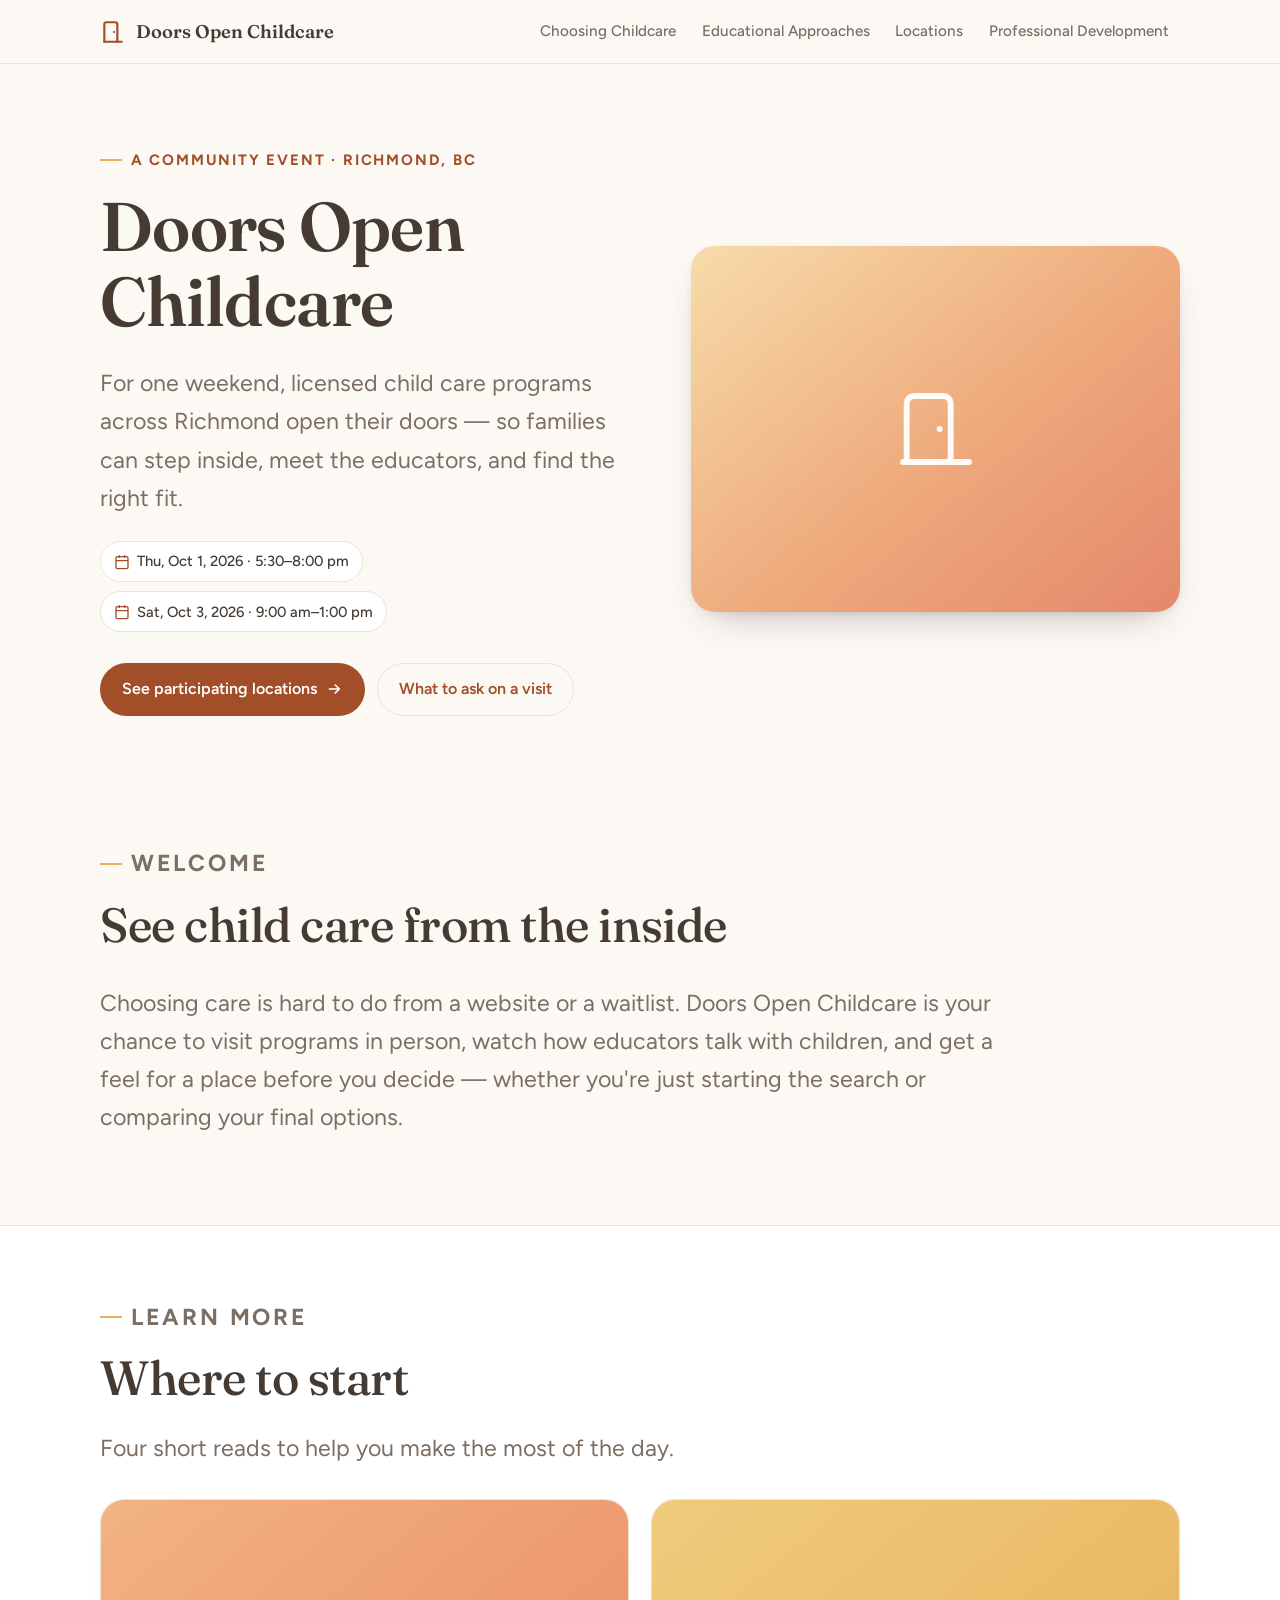
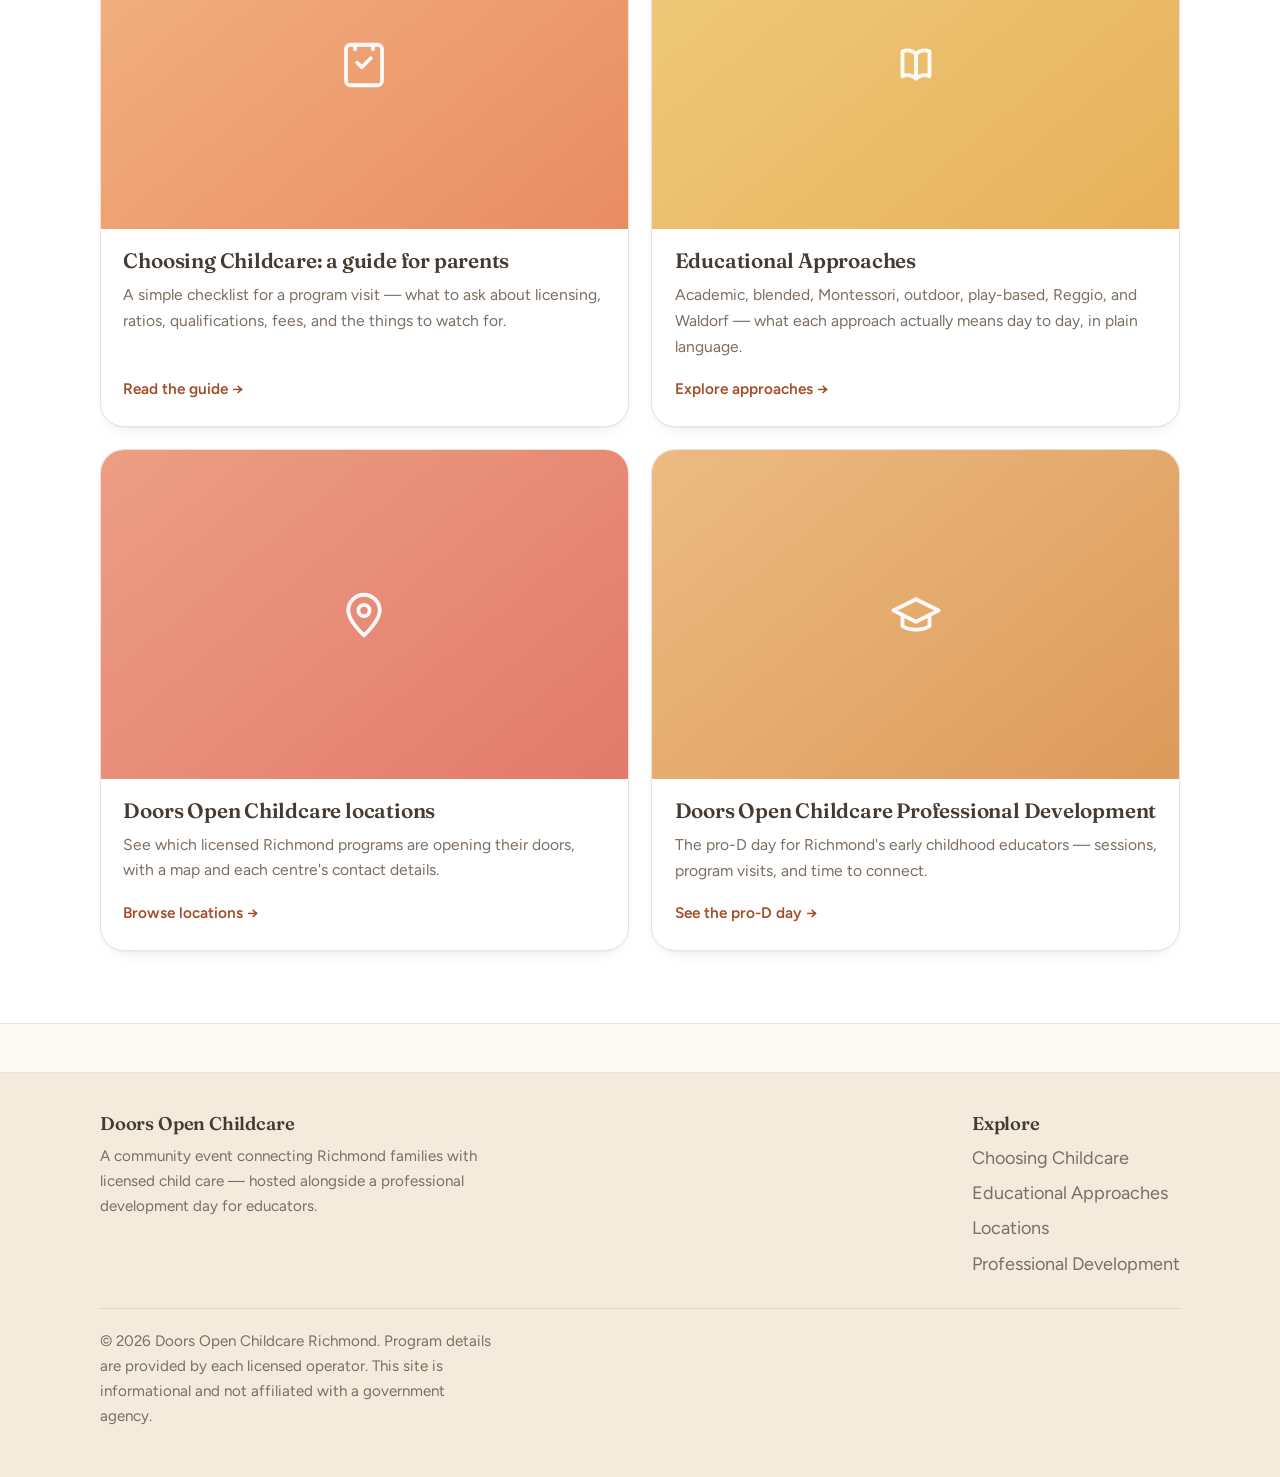
==== open-doors-site/index.html @ 50a6bbac "Add files via upload" ====
<!DOCTYPE html>
<html lang="en">
<head>
<meta charset="UTF-8">
<meta name="viewport" content="width=device-width, initial-scale=1">
<title>Doors Open Childcare — Richmond</title>
<meta name="description" content="Doors Open Childcare is a community event where licensed Richmond child care programs welcome families in — with a professional development day for early childhood educators.">
<meta name="theme-color" content="#DD8560">
<link rel="preconnect" href="https://fonts.googleapis.com">
<link rel="preconnect" href="https://fonts.gstatic.com" crossorigin>
<link href="https://fonts.googleapis.com/css2?family=Fraunces:opsz,wght@9..144,400;9..144,500;9..144,600&family=Figtree:wght@400;500;600;700&display=swap" rel="stylesheet">
<link rel="stylesheet" href="styles.css">
</head>
<body>
<a class="skip" href="#main">Skip to content</a>

<header class="site-header">
  <div class="wrap nav">
    <a class="brand" href="index.html">
      <svg viewBox="0 0 24 24" fill="none" stroke="currentColor" stroke-width="2" stroke-linecap="round" stroke-linejoin="round" aria-hidden="true"><path d="M4 21V5a2 2 0 0 1 2-2h8a2 2 0 0 1 2 2v16"/><path d="M4 21h16"/><path d="M13 12h.01"/></svg>
      Doors Open Childcare
    </a>
    <button class="nav-toggle" aria-label="Menu" aria-expanded="false" aria-controls="nav-links">
      <svg width="22" height="22" viewBox="0 0 24 24" fill="none" stroke="currentColor" stroke-width="2" stroke-linecap="round"><path d="M4 6h16M4 12h16M4 18h16"/></svg>
    </button>
    <ul class="nav-links" id="nav-links">
      <li><a href="what-to-ask.html">Choosing Childcare</a></li>
      <li><a href="educational-approaches.html">Educational Approaches</a></li>
      <li><a href="locations.html">Locations</a></li>
      <li><a href="event.html">Professional Development</a></li>
    </ul>
  </div>
</header>

<main id="main">
  <section class="hero">
    <div class="wrap hero-grid">
      <div class="hero-copy">
        <p class="eyebrow">A community event · Richmond, BC</p>
        <h1>Doors Open Childcare</h1>
        <p class="lede">For one weekend, licensed child care programs across Richmond open their doors — so families can step inside, meet the educators, and find the right fit.</p>
        <div class="hero-meta">
          <span class="chip"><svg viewBox="0 0 24 24" fill="none" stroke="currentColor" stroke-width="2"><rect x="3" y="4" width="18" height="18" rx="2"/><path d="M16 2v4M8 2v4M3 10h18"/></svg> Thu, Oct 1, 2026 · 5:30–8:00 pm</span>
          <span class="chip"><svg viewBox="0 0 24 24" fill="none" stroke="currentColor" stroke-width="2"><rect x="3" y="4" width="18" height="18" rx="2"/><path d="M16 2v4M8 2v4M3 10h18"/></svg> Sat, Oct 3, 2026 · 9:00 am–1:00 pm</span>
        </div>
        <div class="cta-row">
          <a class="btn btn-primary" href="locations.html">See participating locations
            <svg width="18" height="18" viewBox="0 0 24 24" fill="none" stroke="currentColor" stroke-width="2.2"><path d="M5 12h14M13 6l6 6-6 6"/></svg>
          </a>
          <a class="btn btn-ghost" href="what-to-ask.html">What to ask on a visit</a>
        </div>
      </div>

      <!-- HERO IMAGE — to use a real photo, replace this whole <div class="hero-photo">…</div>
           with:  <div class="hero-photo"><img src="images/hero.jpg" alt="Children and educators at a Richmond childcare"></div>
           (make an "images" folder next to this file and put hero.jpg in it) -->
      <div class="hero-photo">
        <div class="ph ph--hero" aria-hidden="true">
          <svg viewBox="0 0 24 24" fill="none" stroke="currentColor" stroke-width="1.6" stroke-linecap="round" stroke-linejoin="round"><path d="M4 21V5a2 2 0 0 1 2-2h8a2 2 0 0 1 2 2v16"/><path d="M3 21h18"/><path d="M13 12h.02"/></svg>
        </div>
      </div>
    </div>
  </section>

  <section class="section">
    <div class="wrap">
      <div class="section-head">
        <p class="eyebrow">Welcome</p>
        <h2>See child care from the inside</h2>
      </div>
      <p class="lead-in">Choosing care is hard to do from a website or a waitlist. Doors Open Childcare is your chance to visit programs in person, watch how educators talk with children, and get a feel for a place before you decide — whether you're just starting the search or comparing your final options.</p>
    </div>
  </section>

  <section class="section section--tint">
    <div class="wrap">
      <div class="section-head">
        <p class="eyebrow">Learn more</p>
        <h2>Where to start</h2>
        <p>Four short reads to help you make the most of the day.</p>
      </div>

      <div class="learn-grid">

        <!-- To use a real photo: replace the <div class="learn-media">…</div> with
             <div class="learn-media"><img src="images/parents.jpg" alt=""></div> -->
        <a class="learn-card" href="what-to-ask.html">
          <div class="learn-media">
            <div class="ph ph--parents" aria-hidden="true">
              <svg viewBox="0 0 24 24" fill="none" stroke="currentColor" stroke-width="1.7" stroke-linecap="round" stroke-linejoin="round"><path d="M9 11l2 2 4-4"/><rect x="4" y="3" width="16" height="18" rx="2"/><path d="M8 3v2M16 3v2"/></svg>
            </div>
          </div>
          <div class="learn-body">
            <h3>Choosing Childcare: a guide for parents</h3>
            <p>A simple checklist for a program visit — what to ask about licensing, ratios, qualifications, fees, and the things to watch for.</p>
            <span class="go">Read the guide →</span>
          </div>
        </a>

        <a class="learn-card" href="educational-approaches.html">
          <div class="learn-media">
            <div class="ph ph--phil" aria-hidden="true">
              <svg viewBox="0 0 24 24" fill="none" stroke="currentColor" stroke-width="1.7" stroke-linecap="round" stroke-linejoin="round"><path d="M12 7c-1.5-1.5-4-2-6-1v11c2-1 4.5-.5 6 1 1.5-1.5 4-2 6-1V6c-2-1-4.5-.5-6 1Z"/><path d="M12 7v11"/></svg>
            </div>
          </div>
          <div class="learn-body">
            <h3>Educational Approaches</h3>
            <p>Academic, blended, Montessori, outdoor, play-based, Reggio, and Waldorf — what each approach actually means day to day, in plain language.</p>
            <span class="go">Explore approaches →</span>
          </div>
        </a>

        <a class="learn-card" href="locations.html">
          <div class="learn-media">
            <div class="ph ph--loc" aria-hidden="true">
              <svg viewBox="0 0 24 24" fill="none" stroke="currentColor" stroke-width="1.7" stroke-linecap="round" stroke-linejoin="round"><path d="M12 21s7-6.3 7-11a7 7 0 1 0-14 0c0 4.7 7 11 7 11Z"/><circle cx="12" cy="10" r="2.5"/></svg>
            </div>
          </div>
          <div class="learn-body">
            <h3>Doors Open Childcare locations</h3>
            <p>See which licensed Richmond programs are opening their doors, with a map and each centre's contact details.</p>
            <span class="go">Browse locations →</span>
          </div>
        </a>

        <a class="learn-card" href="event.html">
          <div class="learn-media">
            <div class="ph ph--prod" aria-hidden="true">
              <svg viewBox="0 0 24 24" fill="none" stroke="currentColor" stroke-width="1.7" stroke-linecap="round" stroke-linejoin="round"><path d="M22 10 12 5 2 10l10 5 10-5Z"/><path d="M6 12v5c3 2 9 2 12 0v-5"/></svg>
            </div>
          </div>
          <div class="learn-body">
            <h3>Doors Open Childcare Professional Development</h3>
            <p>The pro-D day for Richmond's early childhood educators — sessions, program visits, and time to connect.</p>
            <span class="go">See the pro-D day →</span>
          </div>
        </a>

      </div>
    </div>
  </section>
</main>

<footer class="site-footer">
  <div class="wrap foot-grid">
    <div>
      <h3>Doors Open Childcare</h3>
      <p>A community event connecting Richmond families with licensed child care — hosted alongside a professional development day for educators.</p>
    </div>
    <div>
      <h3>Explore</h3>
      <ul class="foot-links">
        <li><a href="what-to-ask.html">Choosing Childcare</a></li>
        <li><a href="educational-approaches.html">Educational Approaches</a></li>
        <li><a href="locations.html">Locations</a></li>
        <li><a href="event.html">Professional Development</a></li>
      </ul>
    </div>
  </div>
  <div class="wrap foot-note">
    <p>© <span id="yr"></span> Doors Open Childcare Richmond. Program details are provided by each licensed operator. This site is informational and not affiliated with a government agency.</p>
  </div>
</footer>

<script src="site.js"></script>
<script>document.getElementById('yr').textContent = new Date().getFullYear();</script>
</body>
</html>
---- open-doors-site/styles.css ----
/* ============================================================
   Doors Open Childcare — Richmond
   Shared stylesheet · light, airy, warm & welcoming
   Type: Fraunces (display) + Figtree (body)
   ============================================================ */

:root {
  /* Colour */
  --paper:      #FCF8F3;   /* warm ivory background */
  --paper-2:    #FFFFFF;   /* cards / raised surfaces */
  --ink:        #453B33;   /* warm soft-brown text */
  --ink-soft:   #7C6E62;   /* warm taupe secondary */
  --coral:      #DD8560;   /* soft coral — decorative accents */
  --coral-deep: #A24E29;   /* accessible terracotta — text, buttons */
  --coral-hover:#8C4322;   /* button hover */
  --honey:      #E7B15C;   /* warm honey secondary */
  --honey-2:    #F8E6C4;   /* soft honey fill */
  --rose:       #E27A6B;   /* rosy pop */
  --sand:       #F3E6D8;   /* soft warm fill */
  --line:       #EDE3D6;   /* warm hairlines */

  /* Type */
  --display:  "Fraunces", Georgia, "Times New Roman", serif;
  --body:     "Figtree", system-ui, -apple-system, Segoe UI, Roboto, sans-serif;

  --step--1: clamp(0.83rem, 0.79rem + 0.2vw, 0.94rem);
  --step-0:  clamp(1rem, 0.95rem + 0.25vw, 1.13rem);
  --step-1:  clamp(1.2rem, 1.1rem + 0.5vw, 1.45rem);
  --step-2:  clamp(1.55rem, 1.35rem + 1vw, 2.05rem);
  --step-3:  clamp(2rem, 1.6rem + 2vw, 3rem);
  --step-4:  clamp(2.5rem, 1.9rem + 3.2vw, 4.3rem);

  --maxw: 1080px;
  --radius: 16px;
  --radius-lg: 24px;
  --shadow-soft: 0 1px 2px rgba(69,59,51,.05), 0 8px 20px -16px rgba(69,59,51,.35);
  --shadow: 0 2px 6px rgba(69,59,51,.06), 0 18px 40px -22px rgba(69,59,51,.45);
}

* { box-sizing: border-box; }
html { scroll-behavior: smooth; }

body {
  margin: 0;
  background: var(--paper);
  color: var(--ink);
  font-family: var(--body);
  font-size: var(--step-0);
  line-height: 1.65;
  -webkit-font-smoothing: antialiased;
  text-rendering: optimizeLegibility;
}

h1, h2, h3 {
  font-family: var(--display);
  font-weight: 500;
  line-height: 1.1;
  letter-spacing: -0.01em;
  margin: 0 0 .5em;
  color: var(--ink);
}
h1 { font-size: var(--step-4); font-weight: 600; }
h2 { font-size: var(--step-3); }
h3 { font-size: var(--step-1); font-weight: 600; }

p { margin: 0 0 1rem; max-width: 66ch; }

a { color: var(--coral-deep); text-decoration-thickness: 1.5px; text-underline-offset: 3px; }
a:hover { color: var(--coral-hover); }

.wrap { width: min(100% - 2.5rem, var(--maxw)); margin-inline: auto; }

.eyebrow {
  font-family: var(--body); font-weight: 700;
  font-size: var(--step--1); letter-spacing: .12em; text-transform: uppercase;
  color: var(--coral-deep);
  display: inline-flex; align-items: center; gap: .55rem; margin: 0 0 1rem;
}
.eyebrow::before { content: ""; width: 22px; height: 2px; background: var(--honey); display: inline-block; }

/* Skip link + focus */
.skip { position: absolute; left: -999px; top: 0; background: var(--ink); color: #fff; padding: .6rem 1rem; border-radius: 0 0 10px 0; z-index: 100; }
.skip:focus { left: 0; }
:focus-visible { outline: 3px solid var(--honey); outline-offset: 2px; border-radius: 4px; }

/* Header / nav */
.site-header {
  position: sticky; top: 0; z-index: 50;
  background: color-mix(in srgb, var(--paper) 90%, transparent);
  backdrop-filter: blur(8px);
  border-bottom: 1px solid var(--line);
}
.nav { display: flex; align-items: center; justify-content: space-between; gap: 1rem; padding: .7rem 0; }
.brand { display: inline-flex; align-items: center; gap: .6rem; font-family: var(--display); font-weight: 600; font-size: 1.15rem; color: var(--ink); text-decoration: none; }
.brand svg { width: 26px; height: 26px; flex: none; color: var(--coral-deep); }
.nav-links { display: flex; align-items: center; gap: .2rem; list-style: none; margin: 0; padding: 0; }
.nav-links a { display: inline-block; padding: .5rem .7rem; border-radius: 10px; color: var(--ink-soft); text-decoration: none; font-weight: 500; font-size: .95rem; }
.nav-links a:hover { background: var(--sand); color: var(--ink); }
.nav-links a[aria-current="page"] { color: var(--coral-deep); background: var(--sand); }

.nav-toggle { display: none; border: 1px solid var(--line); background: var(--paper-2); border-radius: 10px; padding: .5rem .6rem; cursor: pointer; color: var(--ink); }
.nav-toggle svg { display: block; }

@media (max-width: 820px) {
  .nav-toggle { display: inline-flex; }
  .nav-links {
    position: absolute; inset: 100% 0 auto 0; flex-direction: column; align-items: stretch; gap: .15rem;
    background: var(--paper-2); border-bottom: 1px solid var(--line); padding: .6rem 1.25rem 1rem;
    box-shadow: var(--shadow-soft); display: none;
  }
  .nav-links.open { display: flex; }
  .nav-links a { padding: .7rem .5rem; }
}

/* Buttons */
.btn { display: inline-flex; align-items: center; gap: .5rem; font-family: var(--body); font-weight: 600; font-size: 1rem; padding: .8rem 1.3rem; border-radius: 999px; text-decoration: none; cursor: pointer; border: 1.5px solid transparent; transition: transform .12s ease, background .12s ease; }
.btn-primary { background: var(--coral-deep); color: #fff; }
.btn-primary:hover { background: var(--coral-hover); color: #fff; transform: translateY(-1px); }
.btn-ghost { background: transparent; color: var(--coral-deep); border-color: var(--line); }
.btn-ghost:hover { background: var(--sand); color: var(--coral-deep); transform: translateY(-1px); }

/* Hero */
.hero { padding: clamp(2.5rem, 6vw, 5rem) 0 clamp(2rem, 5vw, 3.5rem); }
.hero-grid { display: grid; grid-template-columns: 1.05fr .95fr; gap: clamp(1.5rem, 4vw, 3.2rem); align-items: center; }
.hero h1 { margin-bottom: .35em; }
.hero .lede { font-size: var(--step-1); color: var(--ink-soft); max-width: 42ch; }
.hero-meta { margin-top: 1.5rem; display: flex; flex-wrap: wrap; gap: .6rem; }
.chip { display: inline-flex; align-items: center; gap: .45rem; background: var(--paper-2); border: 1px solid var(--line); padding: .45rem .8rem; border-radius: 999px; font-size: .92rem; font-weight: 500; }
.chip svg { width: 16px; height: 16px; color: var(--coral-deep); }
.cta-row { margin-top: 1.9rem; display: flex; flex-wrap: wrap; gap: .8rem; }

.hero-photo { width: 100%; border-radius: var(--radius-lg); overflow: hidden; aspect-ratio: 4 / 3; box-shadow: var(--shadow); }
.hero-photo img { width: 100%; height: 100%; object-fit: cover; display: block; }

/* Placeholder image tiles (swap for <img> when you have photos) */
.ph { width: 100%; height: 100%; display: grid; place-items: center; }
.ph svg { width: 54px; height: 54px; color: #fff; opacity: .95; }
.ph--hero    { background: linear-gradient(140deg, #F7DCA9, #EEA97C 55%, #E4886B); }
.ph--hero svg{ width: 88px; height: 88px; }
.ph--parents { background: linear-gradient(140deg, #F2B382, #E98C63); }
.ph--phil    { background: linear-gradient(140deg, #EFCB7C, #E7B15C); }
.ph--loc     { background: linear-gradient(140deg, #EC9E84, #E27A6B); }
.ph--prod    { background: linear-gradient(140deg, #ECBB82, #DD9A5A); }

/* Sections */
.section { padding: clamp(2.5rem, 6vw, 4.5rem) 0; }
.section--tint { background: var(--paper-2); border-block: 1px solid var(--line); }
.section-head { max-width: 62ch; margin-bottom: 2rem; }
.section-head p { color: var(--ink-soft); font-size: var(--step-1); }
.lead-in { font-size: var(--step-1); color: var(--ink-soft); max-width: 60ch; }

/* Learn More cards */
.learn-grid { display: grid; gap: 1.4rem; grid-template-columns: 1fr; }
@media (min-width: 640px) { .learn-grid { grid-template-columns: 1fr 1fr; } }
.learn-card {
  background: var(--paper-2); border: 1px solid var(--line); border-radius: var(--radius-lg);
  overflow: hidden; display: flex; flex-direction: column; text-decoration: none; color: var(--ink);
  box-shadow: var(--shadow-soft); transition: transform .15s ease, box-shadow .15s ease;
}
.learn-card:hover { transform: translateY(-4px); box-shadow: var(--shadow); }
.learn-media { aspect-ratio: 16 / 10; width: 100%; }
.learn-media img { width: 100%; height: 100%; object-fit: cover; display: block; }
.learn-body { padding: 1.3rem 1.4rem 1.5rem; display: flex; flex-direction: column; gap: .55rem; flex: 1; }
.learn-body h3 { margin: 0; font-size: 1.3rem; }
.learn-body p { margin: 0; color: var(--ink-soft); font-size: .98rem; }
.learn-body .go { margin-top: auto; padding-top: .5rem; color: var(--coral-deep); font-weight: 600; font-size: .96rem; }

/* General card grid (kept for reuse) */
.card-grid { display: grid; grid-template-columns: repeat(auto-fit, minmax(240px, 1fr)); gap: 1.1rem; }
.card { background: var(--paper-2); border: 1px solid var(--line); border-radius: var(--radius-lg); padding: 1.5rem 1.4rem; text-decoration: none; color: var(--ink); display: flex; flex-direction: column; gap: .5rem; transition: transform .14s ease, box-shadow .14s ease, border-color .14s ease; }
a.card:hover { transform: translateY(-3px); box-shadow: var(--shadow); border-color: var(--coral); }
.card .num { font-family: var(--display); color: var(--coral-deep); font-size: 1.1rem; font-weight: 600; }
.card h3 { margin: 0; }
.card p { margin: 0; color: var(--ink-soft); font-size: .97rem; }
.card .go { margin-top: .4rem; color: var(--coral-deep); font-weight: 600; font-size: .95rem; }

/* Locations */
.map-frame { border: 1px solid var(--line); border-radius: var(--radius-lg); overflow: hidden; background: var(--sand); aspect-ratio: 16 / 9; margin-bottom: 2rem; }
.map-frame iframe { width: 100%; height: 100%; border: 0; display: block; }
.map-placeholder { height: 100%; display: grid; place-content: center; text-align: center; gap: .3rem; color: var(--ink-soft); padding: 2rem; }
.loc-grid { display: grid; grid-template-columns: repeat(auto-fill, minmax(300px, 1fr)); gap: 1.1rem; }
.loc-card { background: var(--paper-2); border: 1px solid var(--line); border-radius: var(--radius-lg); overflow: hidden; padding: 0; display: flex; flex-direction: column; }
.loc-photo { aspect-ratio: 3 / 2; background: var(--sand); overflow: hidden; }
.loc-photo img { width: 100%; height: 100%; object-fit: cover; display: block; }
.loc-photo .ph { width: 100%; height: 100%; }
.loc-photo .ph svg { width: 46px; height: 46px; }
.loc-body { padding: 1rem 1.15rem 1.2rem; display: flex; flex-direction: column; }
.loc-tags { display: flex; flex-wrap: wrap; gap: .4rem; margin-bottom: .55rem; }
.loc-card .care, .loc-card .day { display: inline-block; font-size: .72rem; font-weight: 700; letter-spacing: .03em; text-transform: uppercase; padding: .22rem .55rem; border-radius: 999px; }
.loc-card .care { color: var(--coral-deep); background: var(--sand); }
.loc-card .day  { color: #6b4f1c; background: color-mix(in srgb, var(--honey) 32%, #fff); }
.loc-card h3 { font-size: 1.12rem; margin-bottom: .2rem; line-height: 1.25; }
.loc-card .phil { color: var(--coral-deep); font-weight: 600; font-size: .9rem; margin-bottom: .7rem; }
.loc-card .loc-facts { margin: 0; display: grid; grid-template-columns: 1.1rem 1fr; gap: .4rem .6rem; font-size: .92rem; align-items: start; }
.loc-card .loc-facts dt { color: var(--coral-deep); display: grid; place-items: center; padding-top: .12rem; }
.loc-card .loc-facts dt svg { width: 15px; height: 15px; }
.loc-card .loc-facts dd { margin: 0; color: var(--ink-soft); }
.loc-card .loc-facts dd a { word-break: break-word; }
.loc-card .maplink { white-space: nowrap; font-weight: 600; }
.loc-card .register { margin-top: .85rem; font-size: .9rem; color: var(--ink); }
.loc-card .register span { display: block; font-size: .72rem; font-weight: 700; letter-spacing: .04em; text-transform: uppercase; color: var(--coral-deep); margin-bottom: .1rem; }

/* Philosophy blocks */
.phil { display: grid; gap: 1.1rem; }
.phil-item { background: var(--paper-2); border: 1px solid var(--line); border-left: 4px solid var(--honey); border-radius: var(--radius); padding: 1.3rem 1.4rem; }
.phil-item h3 { margin-bottom: .3rem; }
.phil-item .origin { font-size: .85rem; color: var(--ink-soft); font-style: italic; margin-bottom: .6rem; }
.phil-item p:last-child { margin-bottom: 0; }
.callout { background: linear-gradient(180deg, var(--honey-2), #fff); border: 1px solid #EAD6A6; border-radius: var(--radius-lg); padding: 1.6rem; margin-top: 2rem; }
.callout h3 { color: var(--coral-deep); }
.callout p:last-child { margin-bottom: 0; }

/* Checklist */
.check { display: grid; gap: 1rem; counter-reset: q; }
.check-item { background: var(--paper-2); border: 1px solid var(--line); border-radius: var(--radius); padding: 1.2rem 1.3rem 1.2rem 3.4rem; position: relative; }
.check-item::before { counter-increment: q; content: counter(q); position: absolute; left: 1.1rem; top: 1.15rem; width: 1.6rem; height: 1.6rem; border-radius: 50%; background: var(--coral-deep); color: #fff; font-family: var(--display); font-weight: 600; display: grid; place-items: center; font-size: .95rem; }
.check-item h3 { margin-bottom: .3rem; font-size: 1.1rem; }
.check-item p { margin: 0; color: var(--ink-soft); font-size: .96rem; }
.check-item ul { margin: .5rem 0 0; padding-left: 1.1rem; color: var(--ink-soft); font-size: .95rem; }
.check-item li { margin-bottom: .25rem; }

/* Prose helper */
.prose h2 { margin-top: 2.2rem; }
.prose h3 { margin-top: 1.6rem; }
.prose ul { padding-left: 1.2rem; }
.prose ol { padding-left: 1.4rem; }
.prose li { margin-bottom: .4rem; max-width: 64ch; }

/* Editable placeholder marker */
.todo { background: #FCE9C7; color: #7A5200; border: 1px dashed #D9AE52; padding: .05rem .4rem; border-radius: 6px; font-weight: 600; font-size: .95em; }

/* Footer — light & airy */
.site-footer { background: #F5EBDD; color: var(--ink-soft); border-top: 1px solid var(--line); padding: 2.6rem 0 2rem; margin-top: 3rem; }
.foot-grid { display: flex; flex-wrap: wrap; gap: 2rem; justify-content: space-between; }
.site-footer h3 { color: var(--ink); font-size: 1.15rem; }
.site-footer p { color: var(--ink-soft); font-size: .95rem; max-width: 40ch; }
.site-footer a { color: var(--coral-deep); }
.foot-links { list-style: none; margin: 0; padding: 0; display: grid; gap: .35rem; }
.foot-links a { color: var(--ink-soft); text-decoration: none; }
.foot-links a:hover { color: var(--coral-deep); text-decoration: underline; }
.foot-note { margin-top: 1.8rem; padding-top: 1.2rem; border-top: 1px solid #E4D6C4; font-size: .85rem; color: var(--ink-soft); }

/* Responsive */
@media (max-width: 820px) {
  .hero-grid { grid-template-columns: 1fr; }
  .hero-photo { aspect-ratio: 16 / 10; }
  .foot-grid { flex-direction: column; gap: 1.4rem; }
}

/* Reduced motion */
@media (prefers-reduced-motion: reduce) {
  html { scroll-behavior: auto; }
  * { animation: none !important; transition: none !important; }
}

/* Day filter (Locations) */
.loc-filter { display: flex; flex-wrap: wrap; align-items: center; gap: .5rem; margin: 0 0 .7rem; }
.loc-filter-btn { display: inline-flex; align-items: center; gap: .45rem; font-family: var(--body); font-weight: 600; font-size: .92rem; padding: .5rem .9rem; border-radius: 999px; border: 1.5px solid var(--line); background: var(--paper-2); color: var(--ink-soft); cursor: pointer; transition: background .12s ease, color .12s ease, border-color .12s ease; }
.loc-filter-btn:hover { background: var(--sand); color: var(--ink); }
.loc-filter-btn.is-active { background: var(--coral-deep); border-color: var(--coral-deep); color: #fff; }
.loc-filter-btn span { display: inline-grid; place-items: center; min-width: 1.35rem; height: 1.35rem; padding: 0 .35rem; border-radius: 999px; background: color-mix(in srgb, currentColor 16%, transparent); font-size: .78rem; font-weight: 700; }

/* Social links on location cards */
.loc-social { display: flex; gap: .5rem; margin-top: .85rem; }
.loc-social .soc { display: grid; place-items: center; width: 34px; height: 34px; border-radius: 999px; border: 1.5px solid var(--line); color: var(--coral-deep); transition: background .12s ease; }
.loc-social .soc:hover { background: var(--sand); }
.loc-social .soc svg { width: 17px; height: 17px; }

#loc-filter-phil { margin-bottom: 1.6rem; }
.loc-filter-label { font-size: .74rem; font-weight: 700; letter-spacing: .05em; text-transform: uppercase; color: var(--ink-soft); margin-right: .2rem; }
.loc-none { grid-column: 1 / -1; text-align: center; color: var(--ink-soft); padding: 2.2rem 0; }

/* Group-by sections (Locations) */
#loc-sort { margin-bottom: 1.8rem; }
.loc-group { margin-bottom: 2.6rem; }
.loc-group:last-child { margin-bottom: 0; }
.loc-group-head { font-family: 'Fraunces', Georgia, serif; font-weight: 600; font-size: 1.35rem; color: var(--ink); margin: 0 0 1.1rem; padding-bottom: .5rem; border-bottom: 2px solid var(--sand); display: flex; align-items: center; gap: .6rem; }
.loc-group-head span { font-family: 'Figtree', system-ui, sans-serif; font-size: .78rem; font-weight: 700; color: var(--coral-deep); background: var(--sand); border-radius: 999px; padding: .18rem .55rem; }

/* Labeled detail rows (closures, fees, included, extras, good-to-know) */
.loc-detail { margin: .95rem 0 0; border-top: 1px solid var(--line); padding-top: .8rem; display: grid; gap: .6rem; }
.loc-detail dt { font-size: .68rem; font-weight: 700; letter-spacing: .05em; text-transform: uppercase; color: var(--coral-deep); }
.loc-detail dd { margin: .12rem 0 0; font-size: .9rem; color: var(--ink-soft); line-height: 1.45; }
/* three stacked filter rows */
#loc-filter-care, #loc-filter-phil { margin-bottom: .55rem; }
#loc-filter-day { margin-bottom: 1.9rem; }

/* Fix: a hidden card must stay hidden despite the flex display above */
.loc-card[hidden] { display: none !important; }

/* Photos on Educational Approaches cards */
.phil-photo { width: 100%; aspect-ratio: 5 / 2; object-fit: cover; border-radius: 10px; margin-bottom: 1rem; display: block; }
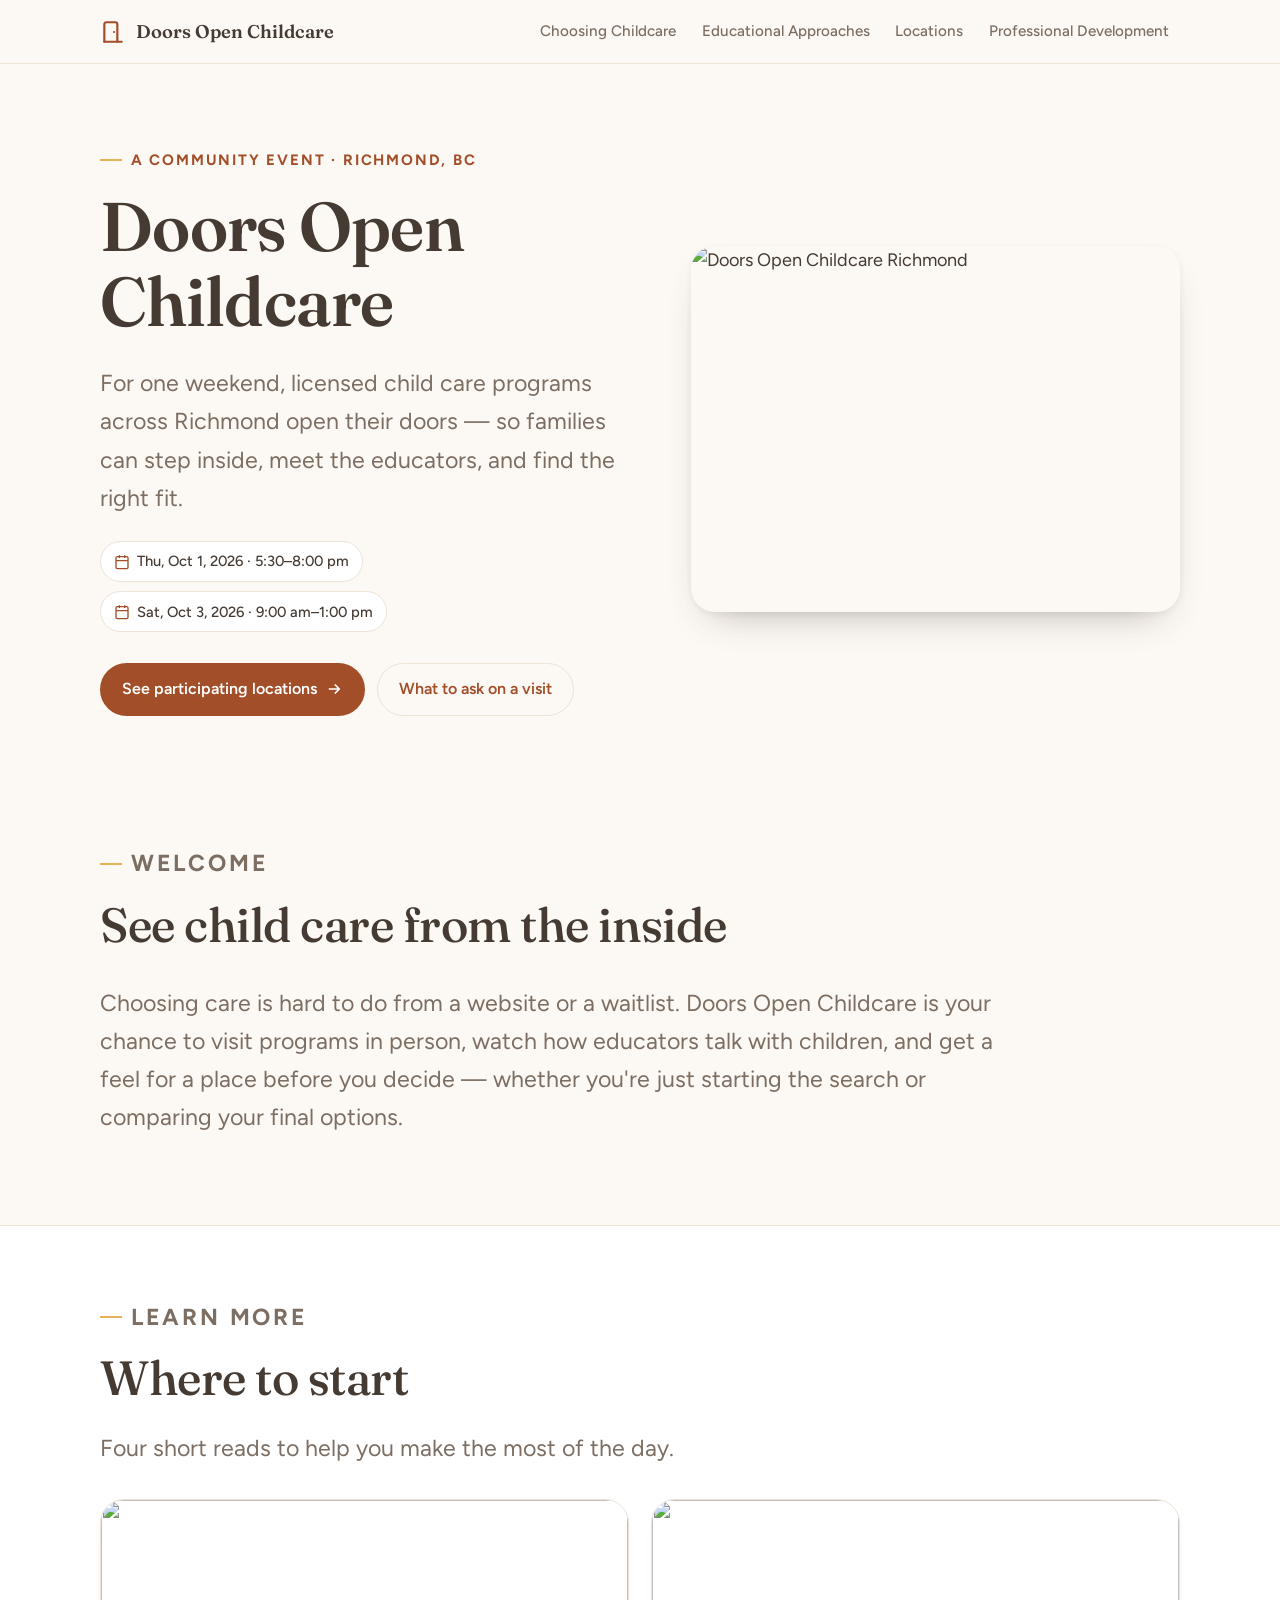
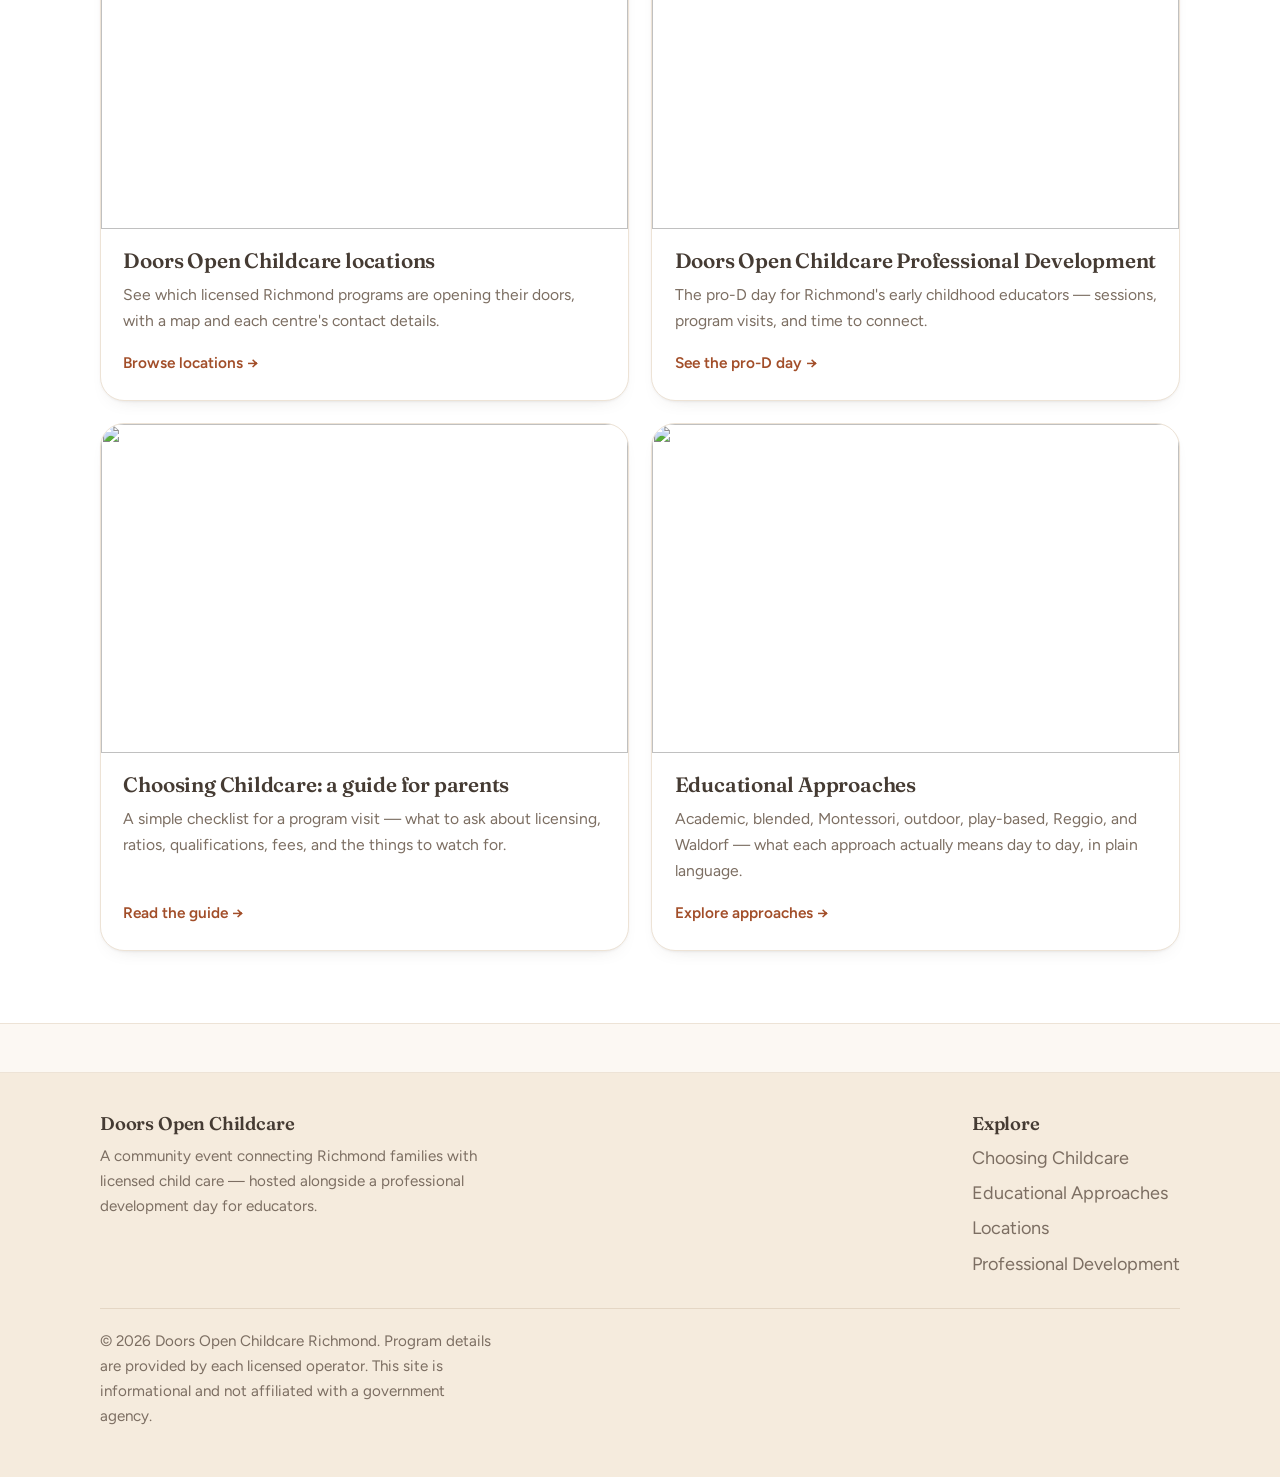
==== commit e9a6eb54: "Add files via upload" ====
--- a/open-doors-site/index.html
+++ b/open-doors-site/index.html
@@ -51,14 +51,7 @@
         </div>
       </div>
 
-      <!-- HERO IMAGE — to use a real photo, replace this whole <div class="hero-photo">…</div>
-           with:  <div class="hero-photo"><img src="images/hero.jpg" alt="Children and educators at a Richmond childcare"></div>
-           (make an "images" folder next to this file and put hero.jpg in it) -->
-      <div class="hero-photo">
-        <div class="ph ph--hero" aria-hidden="true">
-          <svg viewBox="0 0 24 24" fill="none" stroke="currentColor" stroke-width="1.6" stroke-linecap="round" stroke-linejoin="round"><path d="M4 21V5a2 2 0 0 1 2-2h8a2 2 0 0 1 2 2v16"/><path d="M3 21h18"/><path d="M13 12h.02"/></svg>
-        </div>
-      </div>
+      <div class="hero-photo"><img src="photos/beachside.jpg" alt="Doors Open Childcare Richmond"></div>
     </div>
   </section>
 
@@ -84,12 +77,26 @@
 
         <!-- To use a real photo: replace the <div class="learn-media">…</div> with
              <div class="learn-media"><img src="images/parents.jpg" alt=""></div> -->
+        <a class="learn-card" href="locations.html">
+          <div class="learn-media"><img src="photos/dino.jpg" alt=""></div>
+          <div class="learn-body">
+            <h3>Doors Open Childcare locations</h3>
+            <p>See which licensed Richmond programs are opening their doors, with a map and each centre's contact details.</p>
+            <span class="go">Browse locations →</span>
+          </div>
+        </a>
+
+        <a class="learn-card" href="event.html">
+          <div class="learn-media"><img src="photos/paint.jpg" alt=""></div>
+          <div class="learn-body">
+            <h3>Doors Open Childcare Professional Development</h3>
+            <p>The pro-D day for Richmond's early childhood educators — sessions, program visits, and time to connect.</p>
+            <span class="go">See the pro-D day →</span>
+          </div>
+        </a>
+
         <a class="learn-card" href="what-to-ask.html">
-          <div class="learn-media">
-            <div class="ph ph--parents" aria-hidden="true">
-              <svg viewBox="0 0 24 24" fill="none" stroke="currentColor" stroke-width="1.7" stroke-linecap="round" stroke-linejoin="round"><path d="M9 11l2 2 4-4"/><rect x="4" y="3" width="16" height="18" rx="2"/><path d="M8 3v2M16 3v2"/></svg>
-            </div>
-          </div>
+          <div class="learn-media"><img src="photos/train.jpg" alt=""></div>
           <div class="learn-body">
             <h3>Choosing Childcare: a guide for parents</h3>
             <p>A simple checklist for a program visit — what to ask about licensing, ratios, qualifications, fees, and the things to watch for.</p>
@@ -98,41 +105,11 @@
         </a>
 
         <a class="learn-card" href="educational-approaches.html">
-          <div class="learn-media">
-            <div class="ph ph--phil" aria-hidden="true">
-              <svg viewBox="0 0 24 24" fill="none" stroke="currentColor" stroke-width="1.7" stroke-linecap="round" stroke-linejoin="round"><path d="M12 7c-1.5-1.5-4-2-6-1v11c2-1 4.5-.5 6 1 1.5-1.5 4-2 6-1V6c-2-1-4.5-.5-6 1Z"/><path d="M12 7v11"/></svg>
-            </div>
-          </div>
+          <div class="learn-media"><img src="photos/feltboard.jpg" alt=""></div>
           <div class="learn-body">
             <h3>Educational Approaches</h3>
             <p>Academic, blended, Montessori, outdoor, play-based, Reggio, and Waldorf — what each approach actually means day to day, in plain language.</p>
             <span class="go">Explore approaches →</span>
-          </div>
-        </a>
-
-        <a class="learn-card" href="locations.html">
-          <div class="learn-media">
-            <div class="ph ph--loc" aria-hidden="true">
-              <svg viewBox="0 0 24 24" fill="none" stroke="currentColor" stroke-width="1.7" stroke-linecap="round" stroke-linejoin="round"><path d="M12 21s7-6.3 7-11a7 7 0 1 0-14 0c0 4.7 7 11 7 11Z"/><circle cx="12" cy="10" r="2.5"/></svg>
-            </div>
-          </div>
-          <div class="learn-body">
-            <h3>Doors Open Childcare locations</h3>
-            <p>See which licensed Richmond programs are opening their doors, with a map and each centre's contact details.</p>
-            <span class="go">Browse locations →</span>
-          </div>
-        </a>
-
-        <a class="learn-card" href="event.html">
-          <div class="learn-media">
-            <div class="ph ph--prod" aria-hidden="true">
-              <svg viewBox="0 0 24 24" fill="none" stroke="currentColor" stroke-width="1.7" stroke-linecap="round" stroke-linejoin="round"><path d="M22 10 12 5 2 10l10 5 10-5Z"/><path d="M6 12v5c3 2 9 2 12 0v-5"/></svg>
-            </div>
-          </div>
-          <div class="learn-body">
-            <h3>Doors Open Childcare Professional Development</h3>
-            <p>The pro-D day for Richmond's early childhood educators — sessions, program visits, and time to connect.</p>
-            <span class="go">See the pro-D day →</span>
           </div>
         </a>
 
